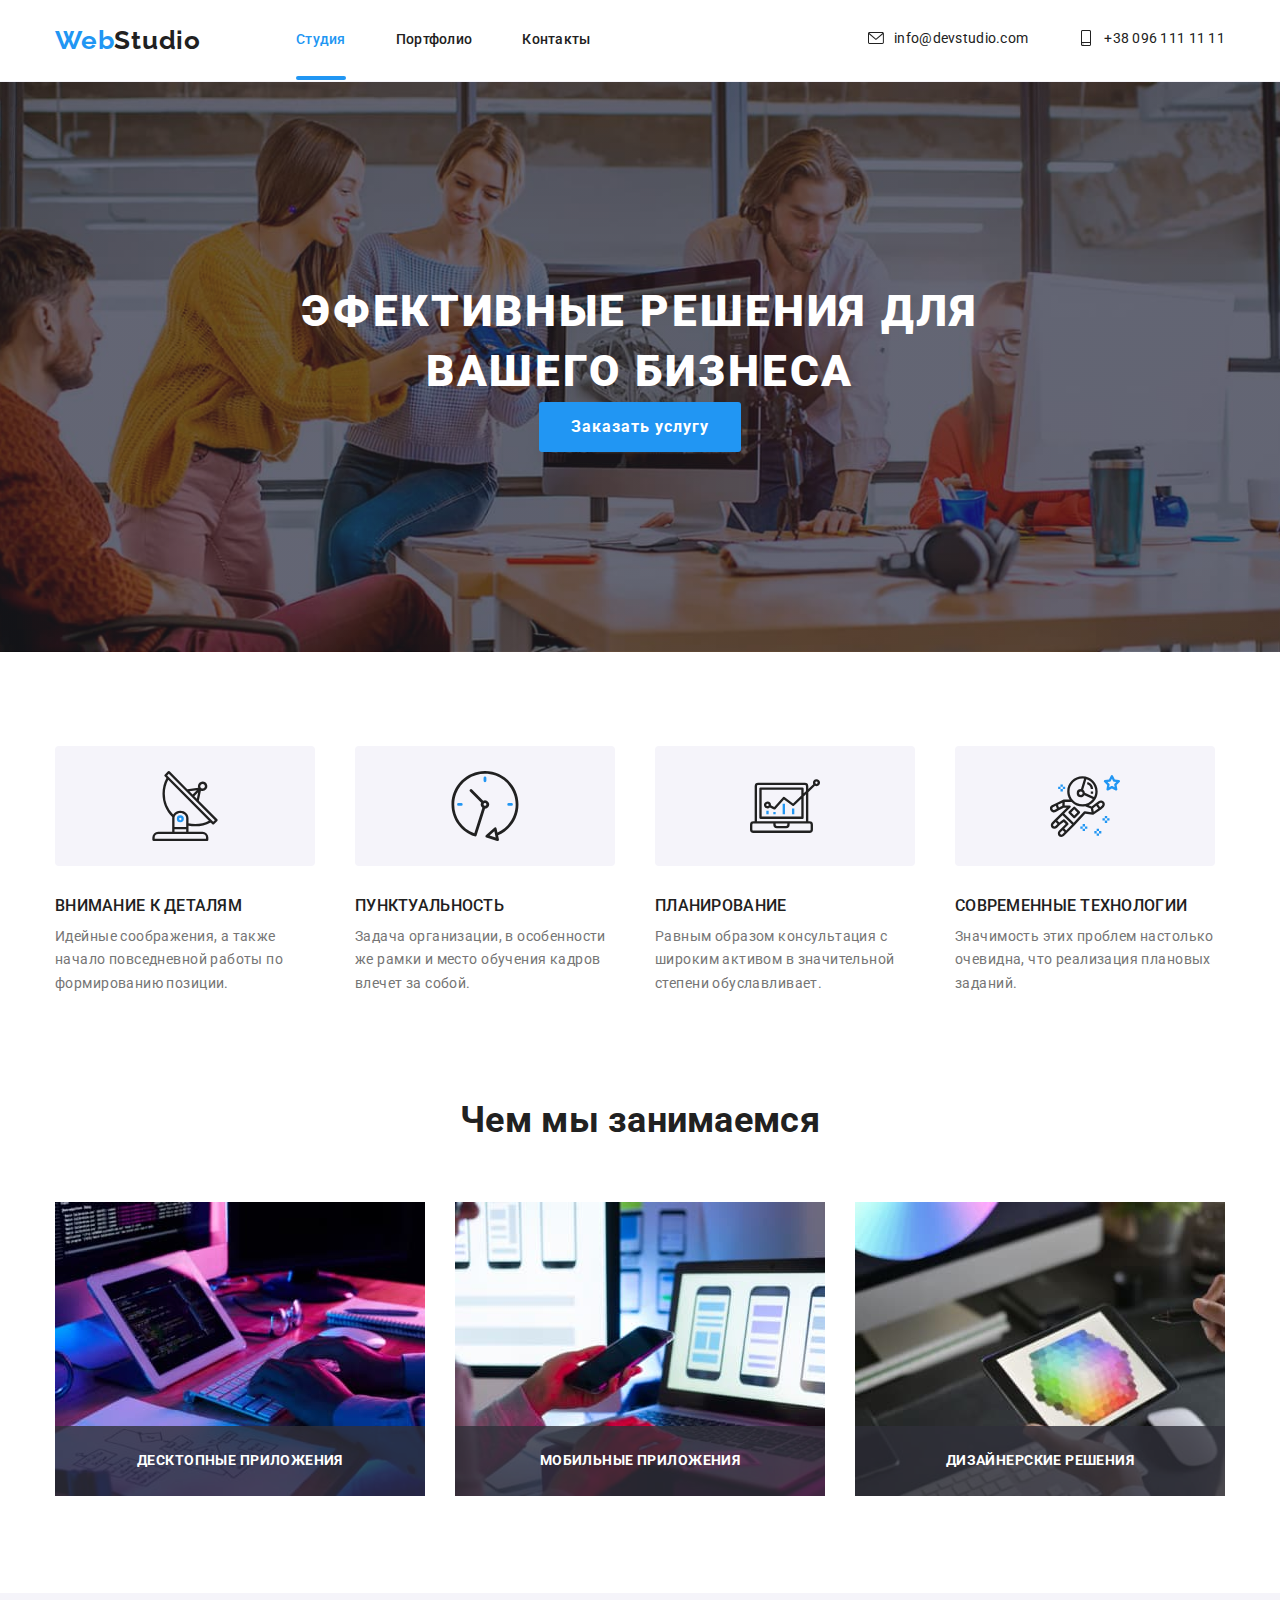
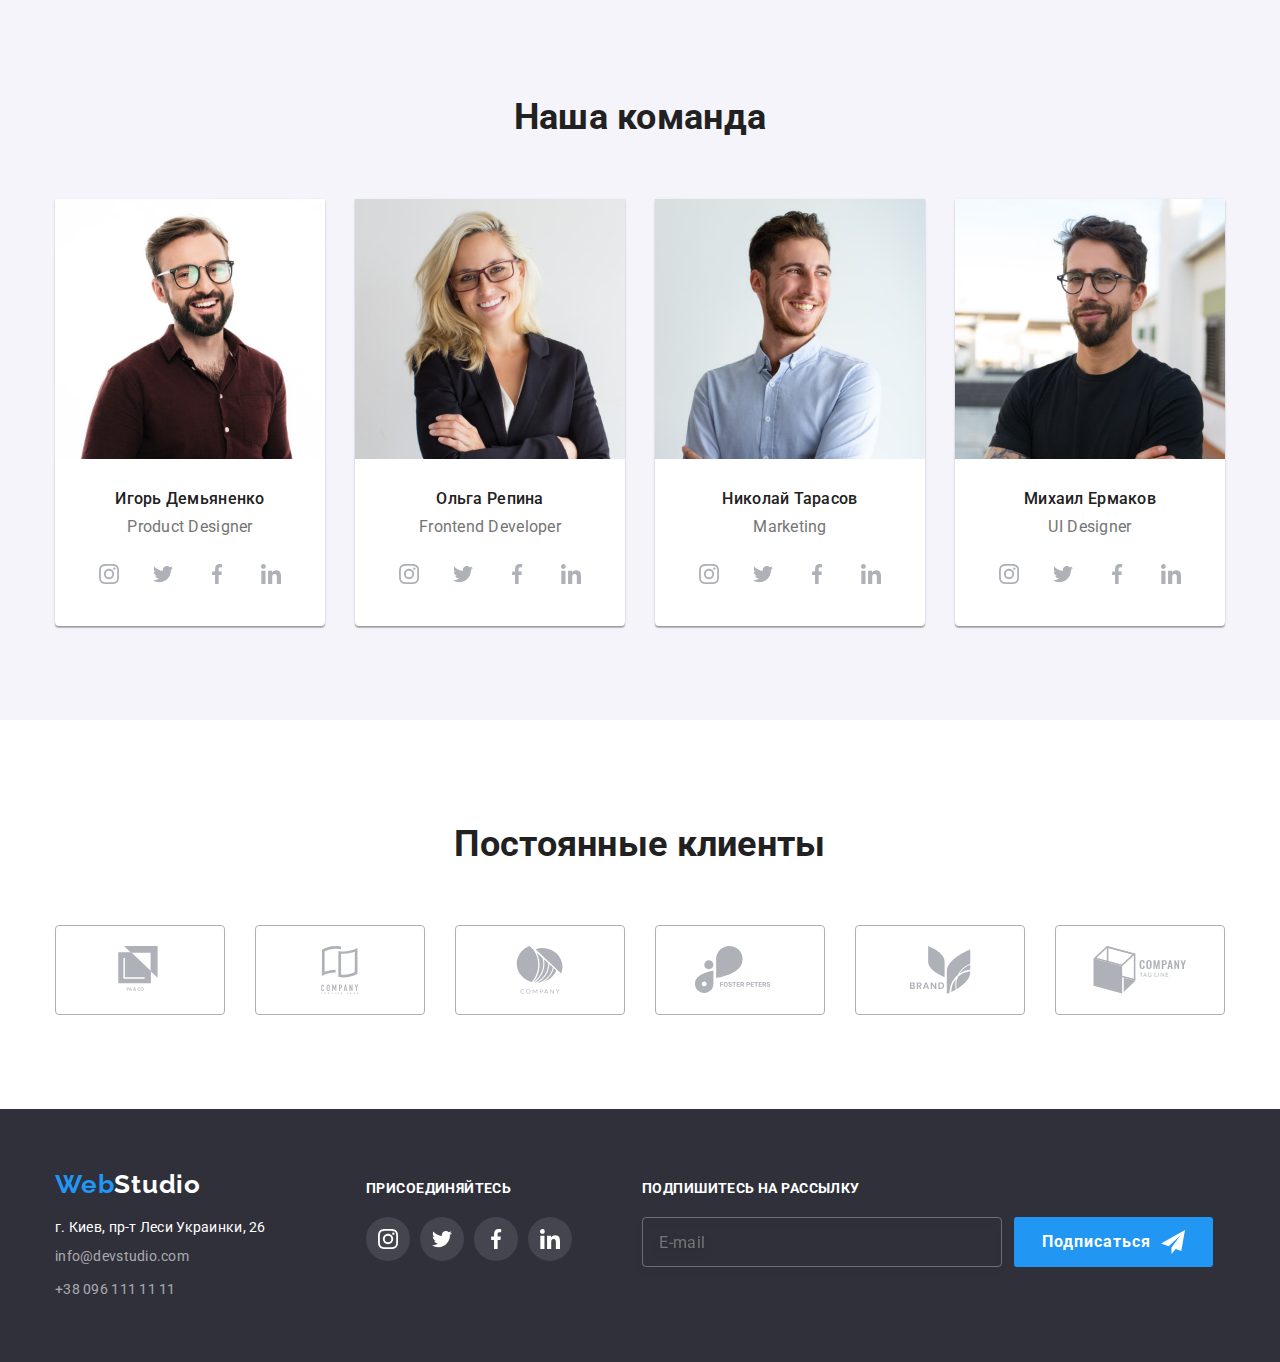
==== index.html @ bee02acd "init" ====
<!DOCTYPE html>
<html lang="ru">
<head>
    <meta http-equiv="X-UA-Compatible" content="IE=edge,chrome=1">
    <meta charset="UTF-8">
    <title>Homework 1</title>
    <link href="https://fonts.googleapis.com/css2?family=Raleway:wght@700&family=Roboto:wght@400;500;700;900&display=swap"
          rel="stylesheet"
    >
    <link rel="stylesheet" href="./css/main.min.css">
</head>
<body>
<header class="header">
    <div class="container flexbox">
        <a href="index.html" class="link logo-link">
            <span class="logo"><span class="blue">Web</span>Studio</span>
        </a>
        <nav class="nav">
            <ul class="list menu">
                <li class="menu-item active">
                    <a class="link menu-item-link" href="index.html">
                        Студия
                    </a>
                </li>
                <li class="menu-item">
                    <a class="link menu-item-link" href="portfolio.html">
                        Портфолио
                    </a>
                </li>
                <li class="menu-item">
                    <a class="link menu-item-link" href="#contacts">
                        Контакты
                    </a>
                </li>
            </ul> <!-- End nav menu -->
        </nav>
        <ul class="list contacts">
            <li class="contacts-item">
                <a class="link contacts-item-link"
                   href="mailto:info@devstudio.com"
                >
                    <svg class="contact-icon">
                        <use href="./images/sprite.svg#envelope"></use>
                    </svg>
                    info@devstudio.com
                </a>
            </li>
            <li class="contacts-item">
                <a class="link contacts-item-link"
                   href="tel:+380961111111"
                >
                    <svg class="contact-icon">
                        <use href="./images/sprite.svg#smartphone"></use>
                    </svg>
                    +38 096 111 11 11
                </a>
            </li>
        </ul> <!-- End nav contacts -->
    </div>
</header>

<section class="intro">
    <div class="container">
        <div class="intro-content">
            <h1 class="intro-title">
                Эфективные решения для вашего бизнеса
            </h1>
            <button class="btn intro-btn" data-modal-open>Заказать услугу</button>
        </div>
    </div>
</section>

<main class="content">

    <section class="section gains">
        <div class="container">
            <h2 class="section-title hidden">Выгоды</h2>
            <ul class="list grid gain-list">
                <li class="grid-item gain-item">
                    <div class="gain-icon-thumb">
                        <svg class="gain-icon">
                            <use href="./images/sprite.svg#antenna"></use>
                        </svg>
                    </div>
                    <h3 class="gain-title">Внимание к деталям</h3>
                    <p class="gain-description">
                        Идейные соображения, а также начало повседневной работы по формированию позиции.
                    </p>
                </li>
                <li class="grid-item gain-item">
                    <div class="gain-icon-thumb">
                        <svg class="gain-icon">
                            <use href="./images/sprite.svg#clock"></use>
                        </svg>
                    </div>
                    <h3 class="gain-title">Пунктуальность</h3>
                    <p class="gain-description">
                        Задача организации, в особенности же рамки и место обучения кадров влечет за собой.
                    </p>
                </li>
                <li class="grid-item gain-item">
                    <div class="gain-icon-thumb">
                        <svg class="gain-icon">
                            <use href="./images/sprite.svg#diagram"></use>
                        </svg>
                    </div>
                    <h3 class="gain-title">Планирование</h3>
                    <p class="gain-description">
                        Равным образом консультация с широким активом в значительной степени обуславливает.
                    </p>
                </li>
                <li class="grid-item gain-item">
                    <div class="gain-icon-thumb">
                        <svg class="gain-icon">
                            <use href="./images/sprite.svg#astronaut"></use>
                        </svg>
                    </div>
                    <h3 class="gain-title">Современные технологии</h3>
                    <p class="gain-description">
                        Значимость этих проблем настолько очевидна, что реализация плановых заданий.
                    </p>
                </li>
            </ul>
        </div>
    </section> <!-- End section gains -->

    <section class="section services">
        <div class="container">
            <h2 class="section-title">Чем мы занимаемся</h2>
            <ul class="list grid service-list">
                <li class="grid-item service-item">
                    <a class="link service-item__link" href="#">
                        <img class="service-item__img"
                             src="./images/service-1.jpg"
                             alt="Service 1"
                             width="370"
                        >
                        <p class="service-description">Десктопные приложения
                        </p>
                    </a>
                </li>
                <li class="grid-item service-item">
                    <a class="link service-item__link" href="#">
                        <img class="service-item__img"
                             src="./images/service-2.jpg"
                             alt="Service 2"
                             width="370"
                        >
                        <p class="service-description">Мобильные приложения
                        </p>
                    </a>
                </li>
                <li class="grid-item service-item">
                    <a class="link service-item__link" href="#">
                        <img class="service-item__img"
                             src="./images/service-3.jpg"
                             alt="Service 3"
                             width="370"
                        >
                        <p class="service-description">Дизайнерские решения
                        </p>
                    </a>
                </li>
            </ul>
        </div>
    </section>

    <section class="section team">
        <div class="container">
            <h2 class="section-title">Наша команда</h2>
            <ul class="grid list team-list">
                <li class="grid-item team-item">
                    <img class="team-item-img"
                         src="./images/team-1.jpg"
                         alt="Игорь Демьяненко"
                         width="270"
                         height="260"
                    >
                    <div class="team-item-content">
                        <h3 class="team-item-name">Игорь Демьяненко</h3>
                        <p class="team-item-description">Product Designer</p>
                        <ul class="list socials">
                            <li class="social-item">
                                <a class="link social-link"
                                   href="https://www.instagram.com/"
                                   target="_blank">
                                    <svg class="social-icon">
                                        <use href="./images/sprite.svg#instagram"></use>
                                    </svg>
                                </a>
                            </li>
                            <li class="social-item">
                                <a class="link social-link"
                                   href="https://twitter.com/"
                                   target="_blank">
                                    <svg class="social-icon">
                                        <use href="./images/sprite.svg#twitter"></use>
                                    </svg>
                                </a>
                            </li>
                            <li class="social-item">
                                <a class="link social-link"
                                   href="https://www.facebook.com/"
                                   target="_blank">
                                    <svg class="social-icon">
                                        <use href="./images/sprite.svg#facebook"></use>
                                    </svg>
                                </a>
                            </li>
                            <li class="social-item">
                                <a class="link social-link"
                                   href="http://linkedin.com/"
                                   target="_blank">
                                    <svg class="social-icon">
                                        <use href="./images/sprite.svg#linkedin"></use>
                                    </svg>
                                </a>
                            </li>
                        </ul>
                    </div>
                </li>
                <li class="grid-item team-item">
                    <img class="team-item-img"
                         src="./images/team-2.jpg"
                         alt="Ольга Репина"
                         width="270"
                         height="260"
                    >
                    <div class="team-item-content">
                        <h3 class="team-item-name">Ольга Репина</h3>
                        <p class="team-item-description">Frontend Developer</p>
                        <ul class="list socials">
                            <li class="social-item">
                                <a class="link social-link"
                                   href="https://www.instagram.com/"
                                   target="_blank">
                                    <svg class="social-icon">
                                        <use href="./images/sprite.svg#instagram"></use>
                                    </svg>
                                </a>
                            </li>
                            <li class="social-item">
                                <a class="link social-link"
                                   href="https://twitter.com/"
                                   target="_blank">
                                    <svg class="social-icon">
                                        <use href="./images/sprite.svg#twitter"></use>
                                    </svg>
                                </a>
                            </li>
                            <li class="social-item">
                                <a class="link social-link"
                                   href="https://www.facebook.com/"
                                   target="_blank">
                                    <svg class="social-icon">
                                        <use href="./images/sprite.svg#facebook"></use>
                                    </svg>
                                </a>
                            </li>
                            <li class="social-item">
                                <a class="link social-link"
                                   href="http://linkedin.com/"
                                   target="_blank">
                                    <svg class="social-icon">
                                        <use href="./images/sprite.svg#linkedin"></use>
                                    </svg>
                                </a>
                            </li>
                        </ul>
                    </div>
                </li>
                <li class="grid-item team-item">
                    <img class="team-item-img"
                         src="./images/team-3.jpg"
                         alt="Николай Тарасов"
                         width="270"
                         height="260"
                    >
                    <div class="team-item-content">
                        <h3 class="team-item-name">Николай Тарасов</h3>
                        <p class="team-item-description">Marketing</p>
                        <ul class="list socials">
                            <li class="social-item">
                                <a class="link social-link"
                                   href="https://www.instagram.com/"
                                   target="_blank">
                                    <svg class="social-icon">
                                        <use href="./images/sprite.svg#instagram"></use>
                                    </svg>
                                </a>
                            </li>
                            <li class="social-item">
                                <a class="link social-link"
                                   href="https://twitter.com/"
                                   target="_blank">
                                    <svg class="social-icon">
                                        <use href="./images/sprite.svg#twitter"></use>
                                    </svg>
                                </a>
                            </li>
                            <li class="social-item">
                                <a class="link social-link"
                                   href="https://www.facebook.com/"
                                   target="_blank">
                                    <svg class="social-icon">
                                        <use href="./images/sprite.svg#facebook"></use>
                                    </svg>
                                </a>
                            </li>
                            <li class="social-item">
                                <a class="link social-link"
                                   href="http://linkedin.com/"
                                   target="_blank">
                                    <svg class="social-icon">
                                        <use href="./images/sprite.svg#linkedin"></use>
                                    </svg>
                                </a>
                            </li>
                        </ul>
                    </div>
                </li>
                <li class="grid-item team-item">
                    <img class="team-item-img"
                         src="./images/team-4.jpg"
                         alt="Михаил Ермаков"
                         width="270"
                         height="260"
                    >
                    <div class="team-item-content">
                        <h3 class="team-item-name">Михаил Ермаков</h3>
                        <p class="team-item-description">UI Designer</p>
                        <ul class="list socials">
                            <li class="social-item">
                                <a class="link social-link"
                                   href="https://www.instagram.com/"
                                   target="_blank">
                                    <svg class="social-icon">
                                        <use href="./images/sprite.svg#instagram"></use>
                                    </svg>
                                </a>
                            </li>
                            <li class="social-item">
                                <a class="link social-link"
                                   href="https://twitter.com/"
                                   target="_blank">
                                    <svg class="social-icon">
                                        <use href="./images/sprite.svg#twitter"></use>
                                    </svg>
                                </a>
                            </li>
                            <li class="social-item">
                                <a class="link social-link"
                                   href="https://www.facebook.com/"
                                   target="_blank">
                                    <svg class="social-icon">
                                        <use href="./images/sprite.svg#facebook"></use>
                                    </svg>
                                </a>
                            </li>
                            <li class="social-item">
                                <a class="link social-link"
                                   href="http://linkedin.com/"
                                   target="_blank">
                                    <svg class="social-icon">
                                        <use href="./images/sprite.svg#linkedin"></use>
                                    </svg>
                                </a>
                            </li>
                        </ul>
                    </div>
                </li>
            </ul>
        </div>
    </section>

    <section class="section clients">
        <div class="container">
            <h2 class="section-title">Постоянные клиенты</h2>
            <ul class="list grid clients-list">
                <li class="grid-item client-item">
                    <a class="link client-item-link" href="#">
                        <svg class="client-icon">
                            <use href="./images/sprite.svg#client_logo1"></use>
                        </svg>
                    </a>
                </li>
                <li class="grid-item client-item">
                    <a class="link client-item-link" href="#">
                        <svg class="client-icon">
                            <use href="./images/sprite.svg#client_logo2"></use>
                        </svg>
                    </a>
                </li>
                <li class="grid-item client-item">
                    <a class="link client-item-link" href="#">
                        <svg class="client-icon">
                            <use href="./images/sprite.svg#client_logo3"></use>
                        </svg>
                    </a>
                </li>
                <li class="grid-item client-item">
                    <a class="link client-item-link" href="#">
                        <svg class="client-icon">
                            <use href="./images/sprite.svg#client_logo4"></use>
                        </svg>
                    </a>
                </li>
                <li class="grid-item client-item">
                    <a class="link client-item-link" href="#">
                        <svg class="client-icon">
                            <use href="./images/sprite.svg#client_logo5"></use>
                        </svg>
                    </a>
                </li>
                <li class="grid-item client-item">
                    <a class="link client-item-link" href="#">
                        <svg class="client-icon">
                            <use href="./images/sprite.svg#client_logo6"></use>
                        </svg>
                    </a>
                </li>
            </ul>
        </div>
    </section>
</main>

<footer class="footer">
    <div class="container">
        <ul class="list footer-blocks">
            <li class="footer-block-item">
                <a href="index.html" class="link logo-link">
                    <span class="logo"><span class="blue">Web</span>Studio</span>
                </a>
                <address class="contacts-info" id="contacts">
                    <p class="contact-info-address">
                        <a class="link" target="_blank" href="https://goo.gl/maps/kAQHQV87yM3aP56k6">г. Киев, пр-т Леси Украинки, 26</a></p>
                    <ul class="list contacts">
                        <li class="contacts-item">
                            <a class="link contacts-item-link"
                               href="mailto:info@devstudio.com"
                            >
                                info@devstudio.com
                            </a>
                        </li>
                        <li class="contacts-item">
                            <a class="link contacts-item-link"
                               href="tel:+380961111111"
                            >
                                +38 096 111 11 11
                            </a>
                        </li>
                    </ul>
                </address>
            </li>
            <li class="footer-block-item">
                <h2 class="footer-social-title">Присоединяйтесь</h2>
                <ul class="list socials">
                    <li class="social-item">
                        <a class="link social-link"
                           href="https://www.instagram.com/"
                           target="_blank">
                            <svg class="social-icon">
                                <use href="./images/sprite.svg#instagram"></use>
                            </svg>
                        </a>
                    </li>
                    <li class="social-item">
                        <a class="link social-link"
                           href="https://twitter.com/"
                           target="_blank">
                            <svg class="social-icon">
                                <use href="./images/sprite.svg#twitter"></use>
                            </svg>
                        </a>
                    </li>
                    <li class="social-item">
                        <a class="link social-link"
                           href="https://www.facebook.com/"
                           target="_blank">
                            <svg class="social-icon">
                                <use href="./images/sprite.svg#facebook"></use>
                            </svg>
                        </a>
                    </li>
                    <li class="social-item">
                        <a class="link social-link"
                           href="http://linkedin.com/"
                           target="_blank">
                            <svg class="social-icon">
                                <use href="./images/sprite.svg#linkedin"></use>
                            </svg>
                        </a>
                    </li>
                </ul>
            </li>
            <li class="footer-block-item">
                <h2 class="footer-social-title">Подпишитесь на рассылку</h2>
                <form class="subscribe-form flexbox">
                    <input type="email"
                           name="email"
                           placeholder="E-mail"
                           class="input"
                    >
                    <button type="submit" class="btn flexbox subscribe-btn">
                        <span class="btn-label">Подписаться</span>
                        <svg class="btn-icon">
                            <use href="./images/sprite.svg#send"></use>
                        </svg>
                    </button>
                </form>
            </li>
        </ul>
    </div>
</footer>

<div class="backdrop is-hidden" data-modal>
    <div class="modal">
        <button class="modal-close" data-modal-close>
            <svg class="icon-close">
                <use href="./images/sprite.svg#close"></use>
            </svg>
        </button>
        <div class="modal-body">
            <form class="offer-form">
                <h2 class="modal-title">Оставьте свои данные, мы вам перезвоним</h2>
                <label class="field">
                    <span class="field-label">Имя</span>
                    <div class="input-icon-block">
                        <input type="text" name="name" class="field-input">
                        <svg class="field-icon">
                            <use href="./images/sprite.svg#person"></use>
                        </svg>
                    </div>
                </label>
                <label class="field">
                    <span class="field-label">Телефон</span>
                    <div class="input-icon-block">
                        <input type="tel" name="phone" class="field-input">
                        <svg class="field-icon">
                            <use href="./images/sprite.svg#phone"></use>
                        </svg>
                    </div>
                </label>
                <label class="field">
                    <span class="field-label">Почта</span>
                    <div class="input-icon-block">
                        <input type="email" name="email" class="field-input">
                        <svg class="field-icon">
                            <use href="./images/sprite.svg#email"></use>
                        </svg>
                    </div>
                </label>
                <label class="field">
                    <span class="field-label">Комментарий</span>
                    <div class="input-icon-block">
                        <textarea name="comment"
                                  class="field-input field-textarea"
                                  placeholder="Введите текст"
                        ></textarea>
                    </div>
                </label>
                <label class="field field-agree">
                    <input type="checkbox" name="agree" class="field-checkbox">
                    <span class="check_box" role="checkbox" tabindex="0"></span>
                    <span class="field-label">
                        Соглашаюсь с рассылкой и принимаю
                        <a href="#" class="link link-agree">Условия договора</a>
                    </span>
                </label>
                <div class="center">
                    <button type="submit" class="btn btn-offer">Отправить</button>
                </div>
            </form>
        </div>
    </div>
</div>


<script src="./js/modal.js"></script>
</body>
</html>
---- css/main.min.css ----
/*! modern-normalize v1.0.0 | MIT License | https://github.com/sindresorhus/modern-normalize */*,*::before,*::after{box-sizing:border-box}:root{-moz-tab-size:4;tab-size:4}html{line-height:1.15;-webkit-text-size-adjust:100%}body{margin:0}body{font-family:system-ui,-apple-system,"Segoe UI",Roboto,Helvetica,Arial,sans-serif,"Apple Color Emoji","Segoe UI Emoji"}hr{height:0;color:inherit}abbr[title]{text-decoration:underline dotted}b,strong{font-weight:bolder}code,kbd,samp,pre{font-family:ui-monospace,SFMono-Regular,Consolas,"Liberation Mono",Menlo,monospace;font-size:1em}small{font-size:80%}sub,sup{font-size:75%;line-height:0;position:relative;vertical-align:baseline}sub{bottom:-0.25em}sup{top:-0.5em}table{text-indent:0;border-color:inherit}button,input,optgroup,select,textarea{font-family:inherit;font-size:100%;line-height:1.15;margin:0}button,select{text-transform:none}button,[type=button],[type=reset],[type=submit]{-webkit-appearance:button}::-moz-focus-inner{border-style:none;padding:0}:-moz-focusring{outline:1px dotted ButtonText}:-moz-ui-invalid{box-shadow:none}legend{padding:0}progress{vertical-align:baseline}::-webkit-inner-spin-button,::-webkit-outer-spin-button{height:auto}[type=search]{-webkit-appearance:textfield;outline-offset:-2px}::-webkit-search-decoration{-webkit-appearance:none}::-webkit-file-upload-button{-webkit-appearance:button;font:inherit}summary{display:list-item}:focus{outline:transparent}body{font-family:"Roboto",sans-serif;font-size:14px;font-weight:400;letter-spacing:.02em;line-height:1.14;color:#212121;background-color:#fff}p{color:#757575;margin:0}h1,h2,h3,p{padding-top:0;margin:0}h3{font-weight:500;font-size:16px;line-height:1.19}.container{width:1200px;margin:0 auto;padding:0 15px}.flexbox{display:flex;align-items:center}.list{list-style:none;margin:0;padding:0}.hidden{position:absolute !important;clip:rect(1px 1px 1px 1px);clip:rect(1px, 1px, 1px, 1px);padding:0 !important;border:0 !important;height:1px !important;width:1px !important;overflow:hidden}.grid{display:flex;flex-wrap:wrap;margin-left:-30px;margin-top:-30px}.grid-item{margin-left:30px;margin-top:30px}.link{color:inherit;text-decoration:none;transition:color 250ms cubic-bezier(0.4, 0, 0.2, 1),background-color 250ms cubic-bezier(0.4, 0, 0.2, 1),border 250ms cubic-bezier(0.4, 0, 0.2, 1)}.link:hover,.link:focus,.blue{color:#2196f3}.btn{color:#fff;background-color:#2196f3;border:none;border-radius:3px;cursor:pointer;padding:10px 32px;transition:color 250ms cubic-bezier(0.4, 0, 0.2, 1),background-color 250ms cubic-bezier(0.4, 0, 0.2, 1)}.btn:hover,.btn:focus{color:#2196f3;background-color:#fff}.section{padding:94px 0}.section-title{font-weight:700;font-size:36px;line-height:1.7;text-align:center;margin-bottom:50px}.header{padding:25px 0;border-bottom:1px solid #f5f4fa}.header .contacts{display:inline-flex}.contacts-item:not(:last-child){margin-right:50px}.contacts-item-link{display:inline-flex;align-items:center}.contact-icon{width:16px;height:16px;margin-right:10px;fill:currentColor}.nav{margin-right:auto}.menu{display:inline-flex}.menu-item:not(:last-child){margin-right:50px}.menu-item .menu-item-link{font-weight:500}.menu-item.active .menu-item-link,.menu-item .menu-item-link:hover,.menu-item .menu-item-link:focus{color:#2196f3}.menu-item.active{position:relative}.menu-item.active:after{content:"";width:100%;height:4px;border-radius:2px;background-color:#2196f3;position:absolute;bottom:-32px;left:0}.socials{display:inline-flex;justify-content:center}.social-link{width:44px;height:44px;display:inline-flex;border-radius:50%;color:#afb1b8}.social-link:hover,.social-link:focus{background-color:#2196f3;color:#fff}.social-item:not(:last-child){margin-right:10px}.social-icon{width:20px;height:20px;margin:auto;fill:currentColor}.blue{color:#2196f3;transition:color 250ms cubic-bezier(0.4, 0, 0.2, 1)}.logo-link{font-family:"Raleway",sans-serif;font-weight:bold;font-size:26px;line-height:1.19;letter-spacing:.03em;margin-right:95px}.logo-link:hover .blue,.logo-link:focus .blue{color:#212121}.intro{background:#2f303a;background-image:linear-gradient(rgba(47, 48, 58, 0.4), rgba(47, 48, 58, 0.4)),url("../images/bg-intro.jpg");background-position:center;background-repeat:no-repeat;background-size:cover}.intro-content{width:700px;text-align:center;margin:0 auto;padding:200px 0}.intro-title{font-weight:900;font-size:44px;line-height:1.36;color:#fff;text-align:center;letter-spacing:.06em;text-transform:uppercase}.intro-btn{font-weight:700;font-size:16px;line-height:1.87;text-align:center;letter-spacing:.06em}.gains{padding-bottom:0}.gain-title{text-transform:uppercase;margin-bottom:10px}.gain-description{line-height:1.71;letter-spacing:.03em}.gain-item{width:calc(100% / 4 - 30px)}.gain-icon-thumb{display:flex;margin-right:10px;height:120px;background-color:#f5f4fa;border-radius:4px;margin-bottom:30px}.gain-icon{width:70px;height:70px;margin:auto}.service-item{width:calc(100% / 3 - 30px)}.service-item__link{position:relative;display:inline-flex}.service-description{font-size:14px;line-height:1.14;text-align:center;letter-spacing:.03em;text-transform:uppercase;font-weight:700;padding:27px 0;position:absolute;bottom:0;left:0;width:100%;background-color:rgba(47,48,58,.8);color:#fff}.team{background-color:#f5f4fa}.team-item-description{font-size:16px;margin-bottom:16px}.team-item{width:calc(100% / 4 - 30px);text-align:center;background-color:#fff;border-radius:0 0 4px 4px;display:flex;flex-direction:column;justify-content:space-between;box-shadow:0 1px 3px rgba(0,0,0,.12),0 1px 1px rgba(0,0,0,.14),0 2px 1px rgba(0,0,0,.2)}.team .team-item-name{margin-bottom:10px}.team .team-item-content{padding:30px 0}.category-nav-btn{color:#212121;background-color:#f5f4fa}.category-nav-btn:hover,.category-nav-btn:focus{color:#fff;background-color:#2196f3}.category-card{width:calc(100% / 3 - 30px);border:1px solid #f5f4fa;display:flex;flex-direction:column;justify-content:flex-end;transition:box-shadow 250ms cubic-bezier(0.4, 0, 0.2, 1)}.category-card:hover,.category-card:focus{box-shadow:0 1px 1px rgba(0,0,0,.12),0 4px 4px rgba(0,0,0,.06),1px 4px 6px rgba(0,0,0,.16)}.category-card:hover .overlay,.category-card:focus .overlay{transform:translateY(0)}.card-title{font-size:18px;line-height:2;letter-spacing:.06em}.card-category-name{font-size:16px;line-height:1.87;letter-spacing:.03em}.categories-nav{margin-bottom:50px;justify-content:center}.category-nav-item:not(:last-child){margin-right:8px}.category-card-content{padding:20px 24px}.card-thumb{position:relative;overflow:hidden}.overlay{position:absolute;top:0;left:0;width:100%;height:100%;background-color:rgba(33,150,243,.9);padding:63px 24px;transform:translateY(100%);transition:transform 250ms cubic-bezier(0.4, 0, 0.2, 1)}.category-card-description{width:100%;height:100%;font-size:18px;line-height:1.56;letter-spacing:.03em;color:#fff;overflow:hidden}.client-item{width:calc(100% / 6 - 30px)}.client-item-link{border:1px solid #afb1b8;border-radius:4px;display:flex;height:90px;padding:20px 0;color:#afb1b8}.client-item-link:hover,.client-item-link:focus{border-color:#2196f3}.client-icon{fill:currentColor}.footer{color:#fff;background-color:#2f303a;padding:60px 0}.footer-blocks{display:flex}.footer-block-item:not(:last-child){margin-right:70px}.footer-social-title{font-weight:700;font-size:14px;line-height:1.14;letter-spacing:.03em;text-transform:uppercase;margin-bottom:20px;margin-top:12px}.footer .logo-link{margin-bottom:20px;display:inline-block}.footer .contact-info-address{color:inherit;margin-bottom:9px}.footer .contacts-item:not(:last-child){margin-bottom:9px}.footer .logo-link:hover .blue,.footer .logo-link:focus .blue{color:#fff}.footer .social-link{color:#fff;background-color:rgba(255,255,255,.1)}.footer .social-link:hover,.footer .social-link:focus{background-color:#2196f3}.footer .contacts-item-link{line-height:1.71;color:rgba(255,255,255,.6)}.footer .contacts-item-link:hover,.footer .contacts-item-link:focus{color:#2196f3}.contacts-info{font-style:normal}.backdrop{position:fixed;top:0;left:0;width:100%;height:100%;background-color:rgba(0,0,0,.2);transition:opacity 250ms}.backdrop.is-hidden{opacity:0;pointer-events:none}.backdrop.is-hidden .modal{transform:translate(-50%, -50%) scale(0.8)}.modal{position:absolute;top:50%;left:50%;transform:translate(-50%, -50%) scale(1);min-width:530px;min-height:580px;background-color:#fff;box-shadow:0 1px 3px rgba(0,0,0,.12),0 1px 1px rgba(0,0,0,.14),0 2px 1px rgba(0,0,0,.2);border-radius:4px;transition:transform 250ms cubic-bezier(0.4, 0, 0.2, 1)}.modal-close{display:flex;position:absolute;top:8px;right:8px;width:30px;height:30px;border-radius:50%;background-color:transparent;border:1px solid #afb1b8;cursor:pointer;color:#000;transition:color 250ms cubic-bezier(0.4, 0, 0.2, 1),background-color 250ms cubic-bezier(0.4, 0, 0.2, 1)}.modal-close:hover,.modal-close:focus{color:#fff;background-color:#2196f3}.icon-close{margin:auto;width:11px;height:11px;fill:currentColor}.btn-icon{fill:currentColor;width:24px;height:24px;margin-left:10px;font-size:16px;line-height:11.25;letter-spacing:.03em}.subscribe-form .input{width:360px;height:50px;padding:15px 16px;background-color:transparent;color:#fff;font-size:16px;line-height:1.25;letter-spacing:.03em;border:1px solid rgba(255,255,255,.3);filter:drop-shadow(0px 4px 4px rgba(0, 0, 0, 0.15));border-radius:4px}.subscribe-btn{padding:13px 28px;height:50px;margin-left:12px;font-size:16px;line-height:1.87;font-weight:700;letter-spacing:.06em}.input{transition:border 250ms cubic-bezier(0.4, 0, 0.2, 1)}.input:focus{border-color:#2196f3;border-radius:4px}.modal-body{padding:40px}.modal-title{font-weight:700;font-size:20px;line-height:1.15;text-align:center;letter-spacing:.03em;margin-bottom:12px}.field{display:flex;flex-direction:column;margin-bottom:10px}.input-icon-block{position:relative}.field-label{font-size:12px;line-height:1.16;letter-spacing:.01em;margin-bottom:4px}.field-input{font-size:14px;line-height:1.14;letter-spacing:.01em;border:1px solid rgba(33,33,33,.2);border-radius:4px;padding:12px 11px 12px 30px;height:40px;width:100%}.field-input:focus{border-color:#2196f3}.field-input:focus+.field-icon{fill:#2196f3}.field-icon{width:18px;height:18px;position:absolute;left:12px;top:50%;transform:translateY(-50%)}.field-textarea{width:100%;resize:none;height:120px;padding:16px 12px}.field-textarea::placeholder{font-size:12px;line-height:1.16;letter-spacing:.01em;color:rgba(117,117,117,.5)}.field-agree{flex-direction:row;align-items:center;justify-content:center;margin-bottom:40px}.field-checkbox{position:absolute;-webkit-appearance:none;-moz-appearance:none;appearance:none}.field-checkbox:checked+.check_box{background:url("../images/icon_check.svg");border:none}.field-checkbox:focus+.check_box{border-color:#2196f3}.field-checkbox:focus:checked+.check_box{border:2px solid #212121;background-origin:border-box}.check_box{width:16px;height:15px;border:2px solid #212121;border-radius:2px;margin-right:8px}.field-agree .field-label{margin:0;font-size:14px;line-height:1.71;letter-spacing:.03em}.link-agree{color:#2196f3;text-decoration:underline}.link-agree:hover,.link-agree:focus{color:#212121}.center{display:flex;justify-content:center}.btn-offer{box-shadow:0 4px 4px rgba(0,0,0,.15);border:1px solid #2196f3}/*# sourceMappingURL=main.min.css.map */
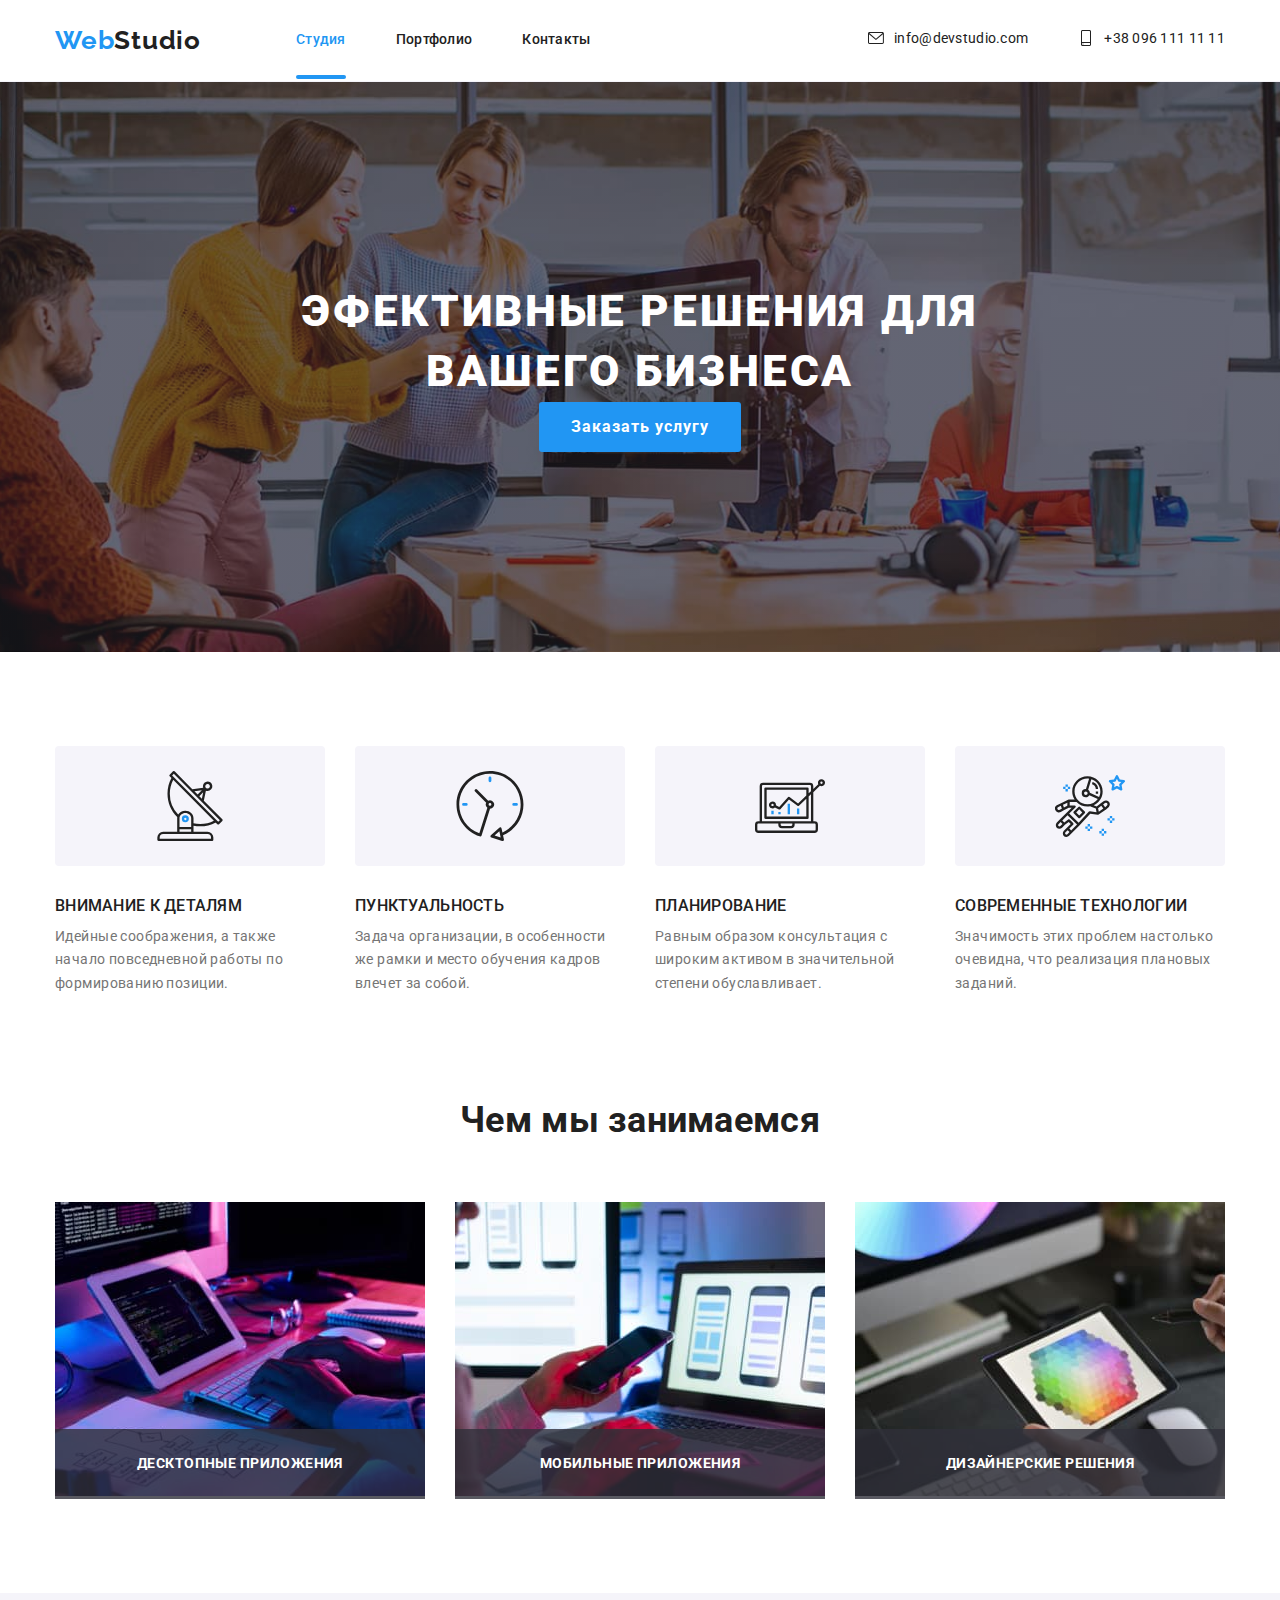
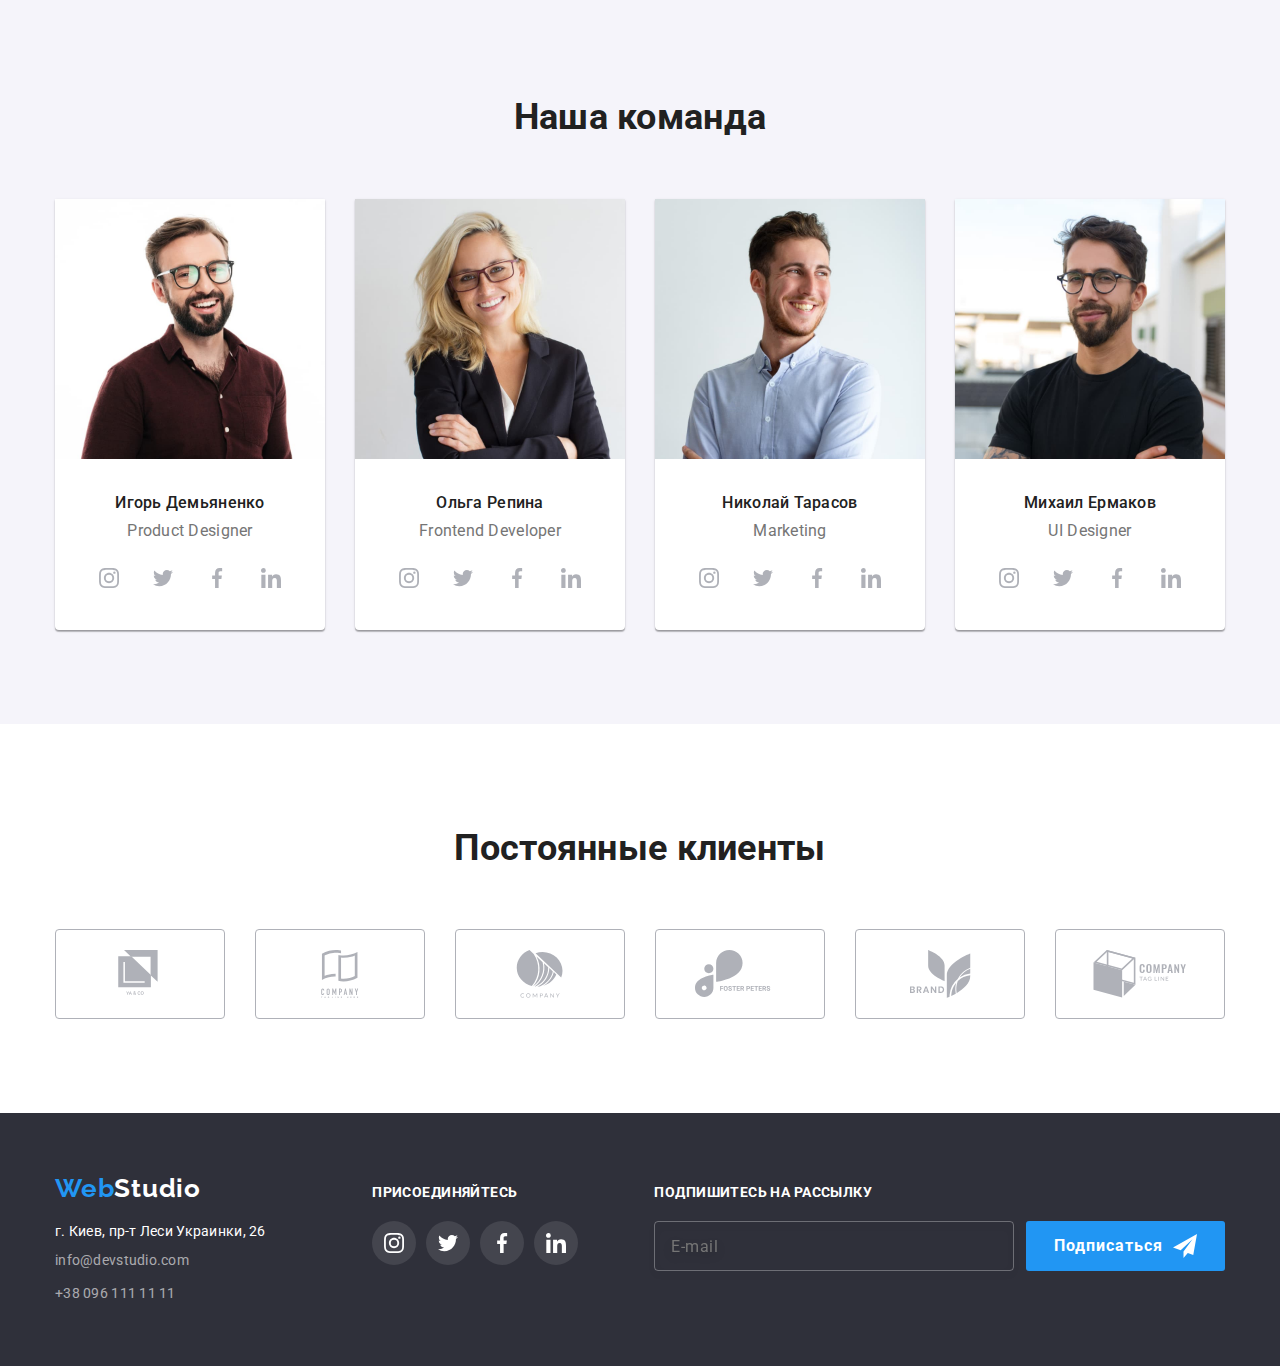
==== commit b27fded2: "adaptive" ====
--- a/index.html
+++ b/index.html
@@ -2,8 +2,9 @@
 <html lang="ru">
 <head>
     <meta http-equiv="X-UA-Compatible" content="IE=edge,chrome=1">
+    <meta name="viewport" content="width=device-width, initial-scale=1.0" />
     <meta charset="UTF-8">
-    <title>Homework 1</title>
+    <title>WebStudio</title>
     <link href="https://fonts.googleapis.com/css2?family=Raleway:wght@700&family=Roboto:wght@400;500;700;900&display=swap"
           rel="stylesheet"
     >
@@ -15,6 +16,18 @@
         <a href="index.html" class="link logo-link">
             <span class="logo"><span class="blue">Web</span>Studio</span>
         </a>
+        <button class="menu-button"
+                aria-controls="main-menu"
+                aria-label="Menu toggle"
+                aria-expanded="false"
+                data-menu-btn
+        >
+            <svg class="button-icons" width="40" height="40">
+                <use class="icon-menu-close" href="./images/sprite.svg#menu-close"></use>
+                <use class="icon-menu-burger" href="./images/sprite.svg#menu-burger"></use>
+            </svg>
+        </button>
+        <div class="main-menu" id="main-menu" data-menu-content>
         <nav class="nav">
             <ul class="list menu">
                 <li class="menu-item active">
@@ -56,6 +69,7 @@
                 </a>
             </li>
         </ul> <!-- End nav contacts -->
+        </div>
     </div>
 </header>
 
@@ -577,5 +591,6 @@
 
 
 <script src="./js/modal.js"></script>
+<script src="./js/menu.js"></script>
 </body>
 </html>--- a/css/main.min.css
+++ b/css/main.min.css
@@ -1 +1 @@
-/*! modern-normalize v1.0.0 | MIT License | https://github.com/sindresorhus/modern-normalize */*,*::before,*::after{box-sizing:border-box}:root{-moz-tab-size:4;tab-size:4}html{line-height:1.15;-webkit-text-size-adjust:100%}body{margin:0}body{font-family:system-ui,-apple-system,"Segoe UI",Roboto,Helvetica,Arial,sans-serif,"Apple Color Emoji","Segoe UI Emoji"}hr{height:0;color:inherit}abbr[title]{text-decoration:underline dotted}b,strong{font-weight:bolder}code,kbd,samp,pre{font-family:ui-monospace,SFMono-Regular,Consolas,"Liberation Mono",Menlo,monospace;font-size:1em}small{font-size:80%}sub,sup{font-size:75%;line-height:0;position:relative;vertical-align:baseline}sub{bottom:-0.25em}sup{top:-0.5em}table{text-indent:0;border-color:inherit}button,input,optgroup,select,textarea{font-family:inherit;font-size:100%;line-height:1.15;margin:0}button,select{text-transform:none}button,[type=button],[type=reset],[type=submit]{-webkit-appearance:button}::-moz-focus-inner{border-style:none;padding:0}:-moz-focusring{outline:1px dotted ButtonText}:-moz-ui-invalid{box-shadow:none}legend{padding:0}progress{vertical-align:baseline}::-webkit-inner-spin-button,::-webkit-outer-spin-button{height:auto}[type=search]{-webkit-appearance:textfield;outline-offset:-2px}::-webkit-search-decoration{-webkit-appearance:none}::-webkit-file-upload-button{-webkit-appearance:button;font:inherit}summary{display:list-item}:focus{outline:transparent}body{font-family:"Roboto",sans-serif;font-size:14px;font-weight:400;letter-spacing:.02em;line-height:1.14;color:#212121;background-color:#fff}p{color:#757575;margin:0}h1,h2,h3,p{padding-top:0;margin:0}h3{font-weight:500;font-size:16px;line-height:1.19}.container{width:1200px;margin:0 auto;padding:0 15px}.flexbox{display:flex;align-items:center}.list{list-style:none;margin:0;padding:0}.hidden{position:absolute !important;clip:rect(1px 1px 1px 1px);clip:rect(1px, 1px, 1px, 1px);padding:0 !important;border:0 !important;height:1px !important;width:1px !important;overflow:hidden}.grid{display:flex;flex-wrap:wrap;margin-left:-30px;margin-top:-30px}.grid-item{margin-left:30px;margin-top:30px}.link{color:inherit;text-decoration:none;transition:color 250ms cubic-bezier(0.4, 0, 0.2, 1),background-color 250ms cubic-bezier(0.4, 0, 0.2, 1),border 250ms cubic-bezier(0.4, 0, 0.2, 1)}.link:hover,.link:focus,.blue{color:#2196f3}.btn{color:#fff;background-color:#2196f3;border:none;border-radius:3px;cursor:pointer;padding:10px 32px;transition:color 250ms cubic-bezier(0.4, 0, 0.2, 1),background-color 250ms cubic-bezier(0.4, 0, 0.2, 1)}.btn:hover,.btn:focus{color:#2196f3;background-color:#fff}.section{padding:94px 0}.section-title{font-weight:700;font-size:36px;line-height:1.7;text-align:center;margin-bottom:50px}.header{padding:25px 0;border-bottom:1px solid #f5f4fa}.header .contacts{display:inline-flex}.contacts-item:not(:last-child){margin-right:50px}.contacts-item-link{display:inline-flex;align-items:center}.contact-icon{width:16px;height:16px;margin-right:10px;fill:currentColor}.nav{margin-right:auto}.menu{display:inline-flex}.menu-item:not(:last-child){margin-right:50px}.menu-item .menu-item-link{font-weight:500}.menu-item.active .menu-item-link,.menu-item .menu-item-link:hover,.menu-item .menu-item-link:focus{color:#2196f3}.menu-item.active{position:relative}.menu-item.active:after{content:"";width:100%;height:4px;border-radius:2px;background-color:#2196f3;position:absolute;bottom:-32px;left:0}.socials{display:inline-flex;justify-content:center}.social-link{width:44px;height:44px;display:inline-flex;border-radius:50%;color:#afb1b8}.social-link:hover,.social-link:focus{background-color:#2196f3;color:#fff}.social-item:not(:last-child){margin-right:10px}.social-icon{width:20px;height:20px;margin:auto;fill:currentColor}.blue{color:#2196f3;transition:color 250ms cubic-bezier(0.4, 0, 0.2, 1)}.logo-link{font-family:"Raleway",sans-serif;font-weight:bold;font-size:26px;line-height:1.19;letter-spacing:.03em;margin-right:95px}.logo-link:hover .blue,.logo-link:focus .blue{color:#212121}.intro{background:#2f303a;background-image:linear-gradient(rgba(47, 48, 58, 0.4), rgba(47, 48, 58, 0.4)),url("../images/bg-intro.jpg");background-position:center;background-repeat:no-repeat;background-size:cover}.intro-content{width:700px;text-align:center;margin:0 auto;padding:200px 0}.intro-title{font-weight:900;font-size:44px;line-height:1.36;color:#fff;text-align:center;letter-spacing:.06em;text-transform:uppercase}.intro-btn{font-weight:700;font-size:16px;line-height:1.87;text-align:center;letter-spacing:.06em}.gains{padding-bottom:0}.gain-title{text-transform:uppercase;margin-bottom:10px}.gain-description{line-height:1.71;letter-spacing:.03em}.gain-item{width:calc(100% / 4 - 30px)}.gain-icon-thumb{display:flex;margin-right:10px;height:120px;background-color:#f5f4fa;border-radius:4px;margin-bottom:30px}.gain-icon{width:70px;height:70px;margin:auto}.service-item{width:calc(100% / 3 - 30px)}.service-item__link{position:relative;display:inline-flex}.service-description{font-size:14px;line-height:1.14;text-align:center;letter-spacing:.03em;text-transform:uppercase;font-weight:700;padding:27px 0;position:absolute;bottom:0;left:0;width:100%;background-color:rgba(47,48,58,.8);color:#fff}.team{background-color:#f5f4fa}.team-item-description{font-size:16px;margin-bottom:16px}.team-item{width:calc(100% / 4 - 30px);text-align:center;background-color:#fff;border-radius:0 0 4px 4px;display:flex;flex-direction:column;justify-content:space-between;box-shadow:0 1px 3px rgba(0,0,0,.12),0 1px 1px rgba(0,0,0,.14),0 2px 1px rgba(0,0,0,.2)}.team .team-item-name{margin-bottom:10px}.team .team-item-content{padding:30px 0}.category-nav-btn{color:#212121;background-color:#f5f4fa}.category-nav-btn:hover,.category-nav-btn:focus{color:#fff;background-color:#2196f3}.category-card{width:calc(100% / 3 - 30px);border:1px solid #f5f4fa;display:flex;flex-direction:column;justify-content:flex-end;transition:box-shadow 250ms cubic-bezier(0.4, 0, 0.2, 1)}.category-card:hover,.category-card:focus{box-shadow:0 1px 1px rgba(0,0,0,.12),0 4px 4px rgba(0,0,0,.06),1px 4px 6px rgba(0,0,0,.16)}.category-card:hover .overlay,.category-card:focus .overlay{transform:translateY(0)}.card-title{font-size:18px;line-height:2;letter-spacing:.06em}.card-category-name{font-size:16px;line-height:1.87;letter-spacing:.03em}.categories-nav{margin-bottom:50px;justify-content:center}.category-nav-item:not(:last-child){margin-right:8px}.category-card-content{padding:20px 24px}.card-thumb{position:relative;overflow:hidden}.overlay{position:absolute;top:0;left:0;width:100%;height:100%;background-color:rgba(33,150,243,.9);padding:63px 24px;transform:translateY(100%);transition:transform 250ms cubic-bezier(0.4, 0, 0.2, 1)}.category-card-description{width:100%;height:100%;font-size:18px;line-height:1.56;letter-spacing:.03em;color:#fff;overflow:hidden}.client-item{width:calc(100% / 6 - 30px)}.client-item-link{border:1px solid #afb1b8;border-radius:4px;display:flex;height:90px;padding:20px 0;color:#afb1b8}.client-item-link:hover,.client-item-link:focus{border-color:#2196f3}.client-icon{fill:currentColor}.footer{color:#fff;background-color:#2f303a;padding:60px 0}.footer-blocks{display:flex}.footer-block-item:not(:last-child){margin-right:70px}.footer-social-title{font-weight:700;font-size:14px;line-height:1.14;letter-spacing:.03em;text-transform:uppercase;margin-bottom:20px;margin-top:12px}.footer .logo-link{margin-bottom:20px;display:inline-block}.footer .contact-info-address{color:inherit;margin-bottom:9px}.footer .contacts-item:not(:last-child){margin-bottom:9px}.footer .logo-link:hover .blue,.footer .logo-link:focus .blue{color:#fff}.footer .social-link{color:#fff;background-color:rgba(255,255,255,.1)}.footer .social-link:hover,.footer .social-link:focus{background-color:#2196f3}.footer .contacts-item-link{line-height:1.71;color:rgba(255,255,255,.6)}.footer .contacts-item-link:hover,.footer .contacts-item-link:focus{color:#2196f3}.contacts-info{font-style:normal}.backdrop{position:fixed;top:0;left:0;width:100%;height:100%;background-color:rgba(0,0,0,.2);transition:opacity 250ms}.backdrop.is-hidden{opacity:0;pointer-events:none}.backdrop.is-hidden .modal{transform:translate(-50%, -50%) scale(0.8)}.modal{position:absolute;top:50%;left:50%;transform:translate(-50%, -50%) scale(1);min-width:530px;min-height:580px;background-color:#fff;box-shadow:0 1px 3px rgba(0,0,0,.12),0 1px 1px rgba(0,0,0,.14),0 2px 1px rgba(0,0,0,.2);border-radius:4px;transition:transform 250ms cubic-bezier(0.4, 0, 0.2, 1)}.modal-close{display:flex;position:absolute;top:8px;right:8px;width:30px;height:30px;border-radius:50%;background-color:transparent;border:1px solid #afb1b8;cursor:pointer;color:#000;transition:color 250ms cubic-bezier(0.4, 0, 0.2, 1),background-color 250ms cubic-bezier(0.4, 0, 0.2, 1)}.modal-close:hover,.modal-close:focus{color:#fff;background-color:#2196f3}.icon-close{margin:auto;width:11px;height:11px;fill:currentColor}.btn-icon{fill:currentColor;width:24px;height:24px;margin-left:10px;font-size:16px;line-height:11.25;letter-spacing:.03em}.subscribe-form .input{width:360px;height:50px;padding:15px 16px;background-color:transparent;color:#fff;font-size:16px;line-height:1.25;letter-spacing:.03em;border:1px solid rgba(255,255,255,.3);filter:drop-shadow(0px 4px 4px rgba(0, 0, 0, 0.15));border-radius:4px}.subscribe-btn{padding:13px 28px;height:50px;margin-left:12px;font-size:16px;line-height:1.87;font-weight:700;letter-spacing:.06em}.input{transition:border 250ms cubic-bezier(0.4, 0, 0.2, 1)}.input:focus{border-color:#2196f3;border-radius:4px}.modal-body{padding:40px}.modal-title{font-weight:700;font-size:20px;line-height:1.15;text-align:center;letter-spacing:.03em;margin-bottom:12px}.field{display:flex;flex-direction:column;margin-bottom:10px}.input-icon-block{position:relative}.field-label{font-size:12px;line-height:1.16;letter-spacing:.01em;margin-bottom:4px}.field-input{font-size:14px;line-height:1.14;letter-spacing:.01em;border:1px solid rgba(33,33,33,.2);border-radius:4px;padding:12px 11px 12px 30px;height:40px;width:100%}.field-input:focus{border-color:#2196f3}.field-input:focus+.field-icon{fill:#2196f3}.field-icon{width:18px;height:18px;position:absolute;left:12px;top:50%;transform:translateY(-50%)}.field-textarea{width:100%;resize:none;height:120px;padding:16px 12px}.field-textarea::placeholder{font-size:12px;line-height:1.16;letter-spacing:.01em;color:rgba(117,117,117,.5)}.field-agree{flex-direction:row;align-items:center;justify-content:center;margin-bottom:40px}.field-checkbox{position:absolute;-webkit-appearance:none;-moz-appearance:none;appearance:none}.field-checkbox:checked+.check_box{background:url("../images/icon_check.svg");border:none}.field-checkbox:focus+.check_box{border-color:#2196f3}.field-checkbox:focus:checked+.check_box{border:2px solid #212121;background-origin:border-box}.check_box{width:16px;height:15px;border:2px solid #212121;border-radius:2px;margin-right:8px}.field-agree .field-label{margin:0;font-size:14px;line-height:1.71;letter-spacing:.03em}.link-agree{color:#2196f3;text-decoration:underline}.link-agree:hover,.link-agree:focus{color:#212121}.center{display:flex;justify-content:center}.btn-offer{box-shadow:0 4px 4px rgba(0,0,0,.15);border:1px solid #2196f3}/*# sourceMappingURL=main.min.css.map */
+/*! modern-normalize v1.0.0 | MIT License | https://github.com/sindresorhus/modern-normalize */*,*::before,*::after{box-sizing:border-box}:root{-moz-tab-size:4;tab-size:4}html{line-height:1.15;-webkit-text-size-adjust:100%}body{margin:0}body{font-family:system-ui,-apple-system,"Segoe UI",Roboto,Helvetica,Arial,sans-serif,"Apple Color Emoji","Segoe UI Emoji"}hr{height:0;color:inherit}abbr[title]{text-decoration:underline dotted}b,strong{font-weight:bolder}code,kbd,samp,pre{font-family:ui-monospace,SFMono-Regular,Consolas,"Liberation Mono",Menlo,monospace;font-size:1em}small{font-size:80%}sub,sup{font-size:75%;line-height:0;position:relative;vertical-align:baseline}sub{bottom:-0.25em}sup{top:-0.5em}table{text-indent:0;border-color:inherit}button,input,optgroup,select,textarea{font-family:inherit;font-size:100%;line-height:1.15;margin:0}button,select{text-transform:none}button,[type=button],[type=reset],[type=submit]{-webkit-appearance:button}::-moz-focus-inner{border-style:none;padding:0}:-moz-focusring{outline:1px dotted ButtonText}:-moz-ui-invalid{box-shadow:none}legend{padding:0}progress{vertical-align:baseline}::-webkit-inner-spin-button,::-webkit-outer-spin-button{height:auto}[type=search]{-webkit-appearance:textfield;outline-offset:-2px}::-webkit-search-decoration{-webkit-appearance:none}::-webkit-file-upload-button{-webkit-appearance:button;font:inherit}summary{display:list-item}:focus{outline:transparent}body{font-family:"Roboto",sans-serif;font-size:14px;font-weight:400;letter-spacing:.02em;line-height:1.14;color:#212121;background-color:#fff}p{color:#757575;margin:0}h1,h2,h3,p{padding-top:0;margin:0}h3{font-weight:500;font-size:16px;line-height:1.19}img{max-width:100%;height:auto}.container{margin:0 auto;padding:0 15px}@media screen and (min-width: 480px){.container{width:480px}}@media screen and (min-width: 768px){.container{width:768px}}@media screen and (min-width: 1200px){.container{width:1200px;padding:0 15px}}.flexbox{display:flex;align-items:center}.list{list-style:none;margin:0;padding:0}.hidden{position:absolute !important;clip:rect(1px 1px 1px 1px);clip:rect(1px, 1px, 1px, 1px);padding:0 !important;border:0 !important;height:1px !important;width:1px !important;overflow:hidden}.grid{display:flex;flex-wrap:wrap;margin-left:-30px;margin-top:-30px}.grid-item{margin-left:30px;margin-top:30px}.link{color:inherit;text-decoration:none;transition:color 250ms cubic-bezier(0.4, 0, 0.2, 1),background-color 250ms cubic-bezier(0.4, 0, 0.2, 1),border 250ms cubic-bezier(0.4, 0, 0.2, 1)}.link:hover,.link:focus,.blue{color:#2196f3}.btn{color:#fff;background-color:#2196f3;border:none;border-radius:3px;cursor:pointer;padding:10px 32px;transition:color 250ms cubic-bezier(0.4, 0, 0.2, 1),background-color 250ms cubic-bezier(0.4, 0, 0.2, 1)}.btn:hover,.btn:focus{color:#2196f3;background-color:#fff}.section{padding:60px 0}@media screen and (min-width: 1200px){.section{padding:94px 0}}.section-title{font-weight:700;font-size:28px;line-height:1.18;text-align:center;margin-bottom:30px}@media screen and (min-width: 1200px){.section-title{font-size:36px;line-height:1.7;margin-bottom:50px}}.header{position:relative;border-bottom:1px solid #f5f4fa}@media screen and (max-width: 767px){.header{padding:16px 0}}@media screen and (min-width: 768px){.header{padding:25px 0}}@media screen and (min-width: 1200px){.header .contacts{display:inline-flex}}@media screen and (max-width: 767px){.contacts-item{display:block;text-align:center}.contacts-item:not(:last-child){margin-bottom:16px}}@media screen and (min-width: 1200px){.contacts-item:not(:last-child){margin-right:50px}}.contacts-item-link{display:inline-flex;align-items:center}.contact-icon{width:16px;height:16px;margin-right:10px;fill:currentColor}@media screen and (max-width: 767px){.menu{margin-bottom:60px}}@media screen and (min-width: 768px){.menu{display:inline-flex}}.menu-item{display:block;text-align:center}@media screen and (max-width: 767px){.menu-item:not(:last-child){margin-bottom:40px}}@media screen and (min-width: 768px){.menu-item:not(:last-child){margin-right:50px}}.menu-item .menu-item-link{font-weight:500;position:relative}.menu-item.active .menu-item-link,.menu-item .menu-item-link:hover,.menu-item .menu-item-link:focus{color:#2196f3}.menu-item.active{position:relative}.menu-item.active .menu-item-link:after{content:"";width:100%;height:4px;border-radius:2px;background-color:#2196f3;position:absolute;bottom:-12px;left:0}@media screen and (min-width: 768px){.menu-item.active .menu-item-link:after{bottom:-36px}}@media screen and (min-width: 1200px){.menu-item.active .menu-item-link:after{bottom:-32px}}@media screen and (max-width: 767px){.main-menu{display:none;position:absolute;top:calc(100% + 1px);left:0;width:100%;background-color:#fff;align-items:center;flex-direction:column;padding:60px 0;box-shadow:0 4px 8px rgba(0,0,0,.04),0 2px 4px rgba(0,0,0,.08),0 1px 3px rgba(0,0,0,.16);z-index:2}.main-menu.is-open{display:flex}}@media screen and (min-width: 768px){.main-menu{display:flex;justify-content:space-between;width:100%;align-items:center}}.menu-button{border:none;width:40px;height:40px;padding:0;margin:0;background:transparent}.menu-button .button-icons{fill:currentColor}.menu-button:hover,.menu-button:focus{color:#2196f3}@media screen and (max-width: 767px){.menu-button.is-open .icon-menu-burger,.menu-button .icon-menu-close{display:none}.menu-button.is-open .icon-menu-close{display:block}}@media screen and (min-width: 768px){.menu-button{display:none}}.socials{display:inline-flex;justify-content:center}.social-link{width:44px;height:44px;display:inline-flex;border-radius:50%;color:#afb1b8}.social-link:hover,.social-link:focus{background-color:#2196f3;color:#fff}.social-item:not(:last-child){margin-right:10px}.social-icon{width:20px;height:20px;margin:auto;fill:currentColor}.blue{color:#2196f3;transition:color 250ms cubic-bezier(0.4, 0, 0.2, 1)}.logo-link{font-family:"Raleway",sans-serif;font-weight:bold;font-size:24px;line-height:1.17;letter-spacing:.03em}.logo-link:hover .blue,.logo-link:focus .blue{color:#212121}@media screen and (max-width: 767px){.logo-link{margin-right:auto}}@media screen and (min-width: 768px){.logo-link{margin-right:88px}}@media screen and (min-width: 1200px){.logo-link{margin-right:95px;font-size:26px;line-height:1.19}}.intro{background:#2f303a;background-image:linear-gradient(rgba(47, 48, 58, 0.4), rgba(47, 48, 58, 0.4)),url("../images/bg-intro.jpg");background-position:center;background-repeat:no-repeat;background-size:cover}.intro-content{text-align:center;margin:0 auto;padding:118px 0}@media screen and (min-width: 1200px){.intro-content{padding:200px 0;width:700px}}.intro-title{font-weight:900;font-size:26px;line-height:1.62;color:#fff;text-align:center;letter-spacing:.06em;text-transform:uppercase}@media screen and (min-width: 1200px){.intro-title{font-size:44px;line-height:1.36}}.intro-btn{font-weight:700;font-size:16px;line-height:1.87;text-align:center;letter-spacing:.06em}@media screen and (min-width: 1199px){.gains{padding-bottom:0}}.gain-title{text-transform:uppercase;margin-bottom:10px}@media screen and (max-width: 767px){.gain-title{text-align:center}}.gain-description{line-height:1.71;letter-spacing:.03em}@media screen and (max-width: 767px){.gain-item:not(:last-child){margin-bottom:30px}}@media screen and (min-width: 768px){.gain-item{width:calc(100% / 2 - 30px)}}@media screen and (min-width: 1200px){.gain-item{width:calc(100% / 4 - 30px)}}.gain-icon-thumb{display:flex;height:120px;background-color:#f5f4fa;border-radius:4px;margin-bottom:30px}.gain-icon{width:70px;height:70px;margin:auto}@media screen and (max-width: 1199px){.services{display:none}}.service-item__link{position:relative}.service-description{font-size:14px;line-height:1.14;text-align:center;letter-spacing:.03em;text-transform:uppercase;font-weight:700;padding:27px 0;position:absolute;bottom:0;left:0;width:100%;background-color:rgba(47,48,58,.8);color:#fff}.team{background-color:#f5f4fa}.team-item-description{font-size:16px;margin-bottom:16px}.team-item{width:calc(100% - 30px);text-align:center;background-color:#fff;border-radius:0 0 4px 4px;flex-direction:column;justify-content:space-between;box-shadow:0 1px 3px rgba(0,0,0,.12),0 1px 1px rgba(0,0,0,.14),0 2px 1px rgba(0,0,0,.2);margin-bottom:30px}.team-item-img{width:100%}@media screen and (min-width: 768px){.team-item{width:calc(100% / 2 - 30px)}}@media screen and (min-width: 1200px){.team-item{width:calc(100% / 4 - 30px);margin-bottom:0}}.team .team-item-name{margin-bottom:10px}.team .team-item-content{padding:30px 0}.category-nav-btn{color:#212121;background-color:#f5f4fa}.category-nav-btn:hover,.category-nav-btn:focus{color:#fff;background-color:#2196f3;box-shadow:0 3px 1px rgba(0,0,0,.1),0 1px 2px rgba(0,0,0,.08),0 2px 2px rgba(0,0,0,.12)}.category-card{width:100%;border:1px solid #f5f4fa;flex-direction:column;justify-content:flex-end;transition:box-shadow 250ms cubic-bezier(0.4, 0, 0.2, 1)}.category-card:hover,.category-card:focus{box-shadow:0 1px 1px rgba(0,0,0,.12),0 4px 4px rgba(0,0,0,.06),1px 4px 6px rgba(0,0,0,.16)}.category-card:hover .overlay,.category-card:focus .overlay{transform:translateY(0)}.card-title{font-size:18px;line-height:2;letter-spacing:.06em}.card-category-name{font-size:16px;line-height:1.87;letter-spacing:.03em}@media screen and (max-width: 767px){.categories-nav{flex-wrap:wrap;margin-bottom:25px}}@media screen and (min-width: 768px){.categories-nav{justify-content:center;margin-bottom:50px}}.category-nav-item:not(:last-child){margin-right:8px}@media screen and (max-width: 767px){.category-nav-item{margin-bottom:15px}}.category-card-content{padding:20px 24px}.card-thumb{position:relative;overflow:hidden}.overlay{position:absolute;top:0;left:0;width:100%;height:100%;background-color:rgba(33,150,243,.9);padding:63px 24px;transform:translateY(100%);transition:transform 250ms cubic-bezier(0.4, 0, 0.2, 1)}.category-card-description{width:100%;height:100%;font-size:18px;line-height:1.56;letter-spacing:.03em;color:#fff;overflow:hidden}.client-item{width:calc(100% / 2 - 30px)}.client-item-link{border:1px solid #afb1b8;border-radius:4px;display:flex;height:90px;padding:20px 0;color:#afb1b8}.client-item-link:hover,.client-item-link:focus{border-color:#2196f3}@media screen and (min-width: 768px){.client-item{width:calc(100% / 3 - 30px)}}@media screen and (min-width: 1200px){.client-item{width:calc(100% / 6 - 30px)}}.client-icon{fill:currentColor}.footer{color:#fff;background-color:#2f303a;padding:60px 0}.footer-blocks{display:flex;flex-wrap:wrap;justify-content:space-between}@media screen and (max-width: 479px){.footer-blocks{flex-direction:column}}.footer-social-title{font-weight:700;font-size:14px;line-height:1.14;letter-spacing:.03em;text-transform:uppercase;margin-bottom:20px;margin-top:12px}.footer .logo-link{margin-bottom:20px;display:inline-block}@media screen and (max-width: 1199px){.footer .logo-link{margin-right:0}}.footer .contact-info-address{color:inherit;margin-bottom:9px}.footer .contacts-item:not(:last-child){margin-bottom:9px}.footer .logo-link:hover .blue,.footer .logo-link:focus .blue{color:#fff}@media screen and (max-width: 767px){.footer-block-item{width:100%}}@media screen and (min-width: 767px)and (max-width: 1199px){.footer-block-item:not(:last-child){width:calc(100% / 2 - 30px)}.footer-block-item:last-child{width:100%}}@media screen and (max-width: 1199px){.footer-block-item{text-align:center}.footer-block-item:not(:last-child){margin-bottom:60px}}.footer .social-link{color:#fff;background-color:rgba(255,255,255,.1)}.footer .social-link:hover,.footer .social-link:focus{background-color:#2196f3}.footer .contacts-item-link{line-height:1.71;color:rgba(255,255,255,.6)}.footer .contacts-item-link:hover,.footer .contacts-item-link:focus{color:#2196f3}.contacts-info{font-style:normal}.backdrop{position:fixed;top:0;left:0;width:100%;height:100%;background-color:rgba(0,0,0,.2);transition:opacity 250ms;overflow:auto}@media screen and (max-width: 767px){.backdrop{padding:90px 15px}}.backdrop.is-hidden{opacity:0;pointer-events:none}.backdrop.is-hidden .modal{transform:translate(-50%, -50%) scale(0.8)}.modal{position:relative;min-height:580px;background-color:#fff;box-shadow:0 1px 3px rgba(0,0,0,.12),0 1px 1px rgba(0,0,0,.14),0 2px 1px rgba(0,0,0,.2);border-radius:4px;transition:transform 250ms cubic-bezier(0.4, 0, 0.2, 1)}@media screen and (min-width: 768px){.modal{position:absolute;top:50%;left:50%;transform:translate(-50%, -50%) scale(1)}}@media screen and (min-width: 1200px){.modal{max-width:530px}}.modal-close{display:flex;position:absolute;top:8px;right:8px;width:30px;height:30px;border-radius:50%;background-color:transparent;border:1px solid #afb1b8;cursor:pointer;color:#000;transition:color 250ms cubic-bezier(0.4, 0, 0.2, 1),background-color 250ms cubic-bezier(0.4, 0, 0.2, 1)}.modal-close:hover,.modal-close:focus{color:#fff;background-color:#2196f3}.icon-close{margin:auto;width:11px;height:11px;fill:currentColor}.modal-opened{overflow:hidden}.btn-icon{fill:currentColor;width:24px;height:24px;margin-left:10px;font-size:16px;line-height:11.25;letter-spacing:.03em}@media screen and (max-width: 1199px){.subscribe-form{flex-direction:column}.subscribe-form .input{width:100%;max-width:450px;margin-bottom:20px}}.subscribe-form .input{height:50px;padding:15px 16px;background-color:transparent;color:#fff;font-size:16px;line-height:1.25;letter-spacing:.03em;border:1px solid rgba(255,255,255,.3);filter:drop-shadow(0px 4px 4px rgba(0, 0, 0, 0.15));border-radius:4px}@media screen and (min-width: 1200px){.subscribe-form .input{width:360px}}.subscribe-btn{padding:13px 28px;height:50px;margin-left:12px;font-size:16px;line-height:1.87;font-weight:700;letter-spacing:.06em}.input{transition:border 250ms cubic-bezier(0.4, 0, 0.2, 1)}.input:focus{border-color:#2196f3;border-radius:4px}.modal-body{padding:40px}.modal-title{font-weight:700;font-size:20px;line-height:1.15;text-align:center;letter-spacing:.03em;margin-bottom:12px}.field{display:flex;flex-direction:column;margin-bottom:10px}.input-icon-block{position:relative}.field-label{font-size:12px;line-height:1.16;letter-spacing:.01em;margin-bottom:4px}.field-input{font-size:14px;line-height:1.14;letter-spacing:.01em;border:1px solid rgba(33,33,33,.2);border-radius:4px;padding:12px 11px 12px 30px;height:40px;width:100%}.field-input:focus{border-color:#2196f3}.field-input:focus+.field-icon{fill:#2196f3}.field-icon{width:18px;height:18px;position:absolute;left:12px;top:50%;transform:translateY(-50%)}.field-textarea{width:100%;resize:none;height:120px;padding:16px 12px}.field-textarea::placeholder{font-size:12px;line-height:1.16;letter-spacing:.01em;color:rgba(117,117,117,.5)}.field-agree{text-align:center;margin-bottom:40px;margin-top:10px;display:block}.field-checkbox{position:absolute;-webkit-appearance:none;-moz-appearance:none;appearance:none}.field-checkbox:checked+.check_box{background:url("../images/icon_check.svg");border:none}.field-checkbox:focus+.check_box{border-color:#2196f3}.field-checkbox:focus:checked+.check_box{border:2px solid #212121;background-origin:border-box}.check_box{width:16px;height:15px;border:2px solid #212121;border-radius:2px;margin-right:8px;display:inline-block;vertical-align:text-top}.field-agree .field-label{margin:0;line-height:1.71;letter-spacing:.03em}@media screen and (min-width: 1200px){.field-agree .field-label{font-size:14px}}.link-agree{color:#2196f3;text-decoration:underline}.link-agree:hover,.link-agree:focus{color:#212121}.center{display:flex;justify-content:center}.btn-offer{box-shadow:0 4px 4px rgba(0,0,0,.15);border:1px solid #2196f3}/*# sourceMappingURL=main.min.css.map */
